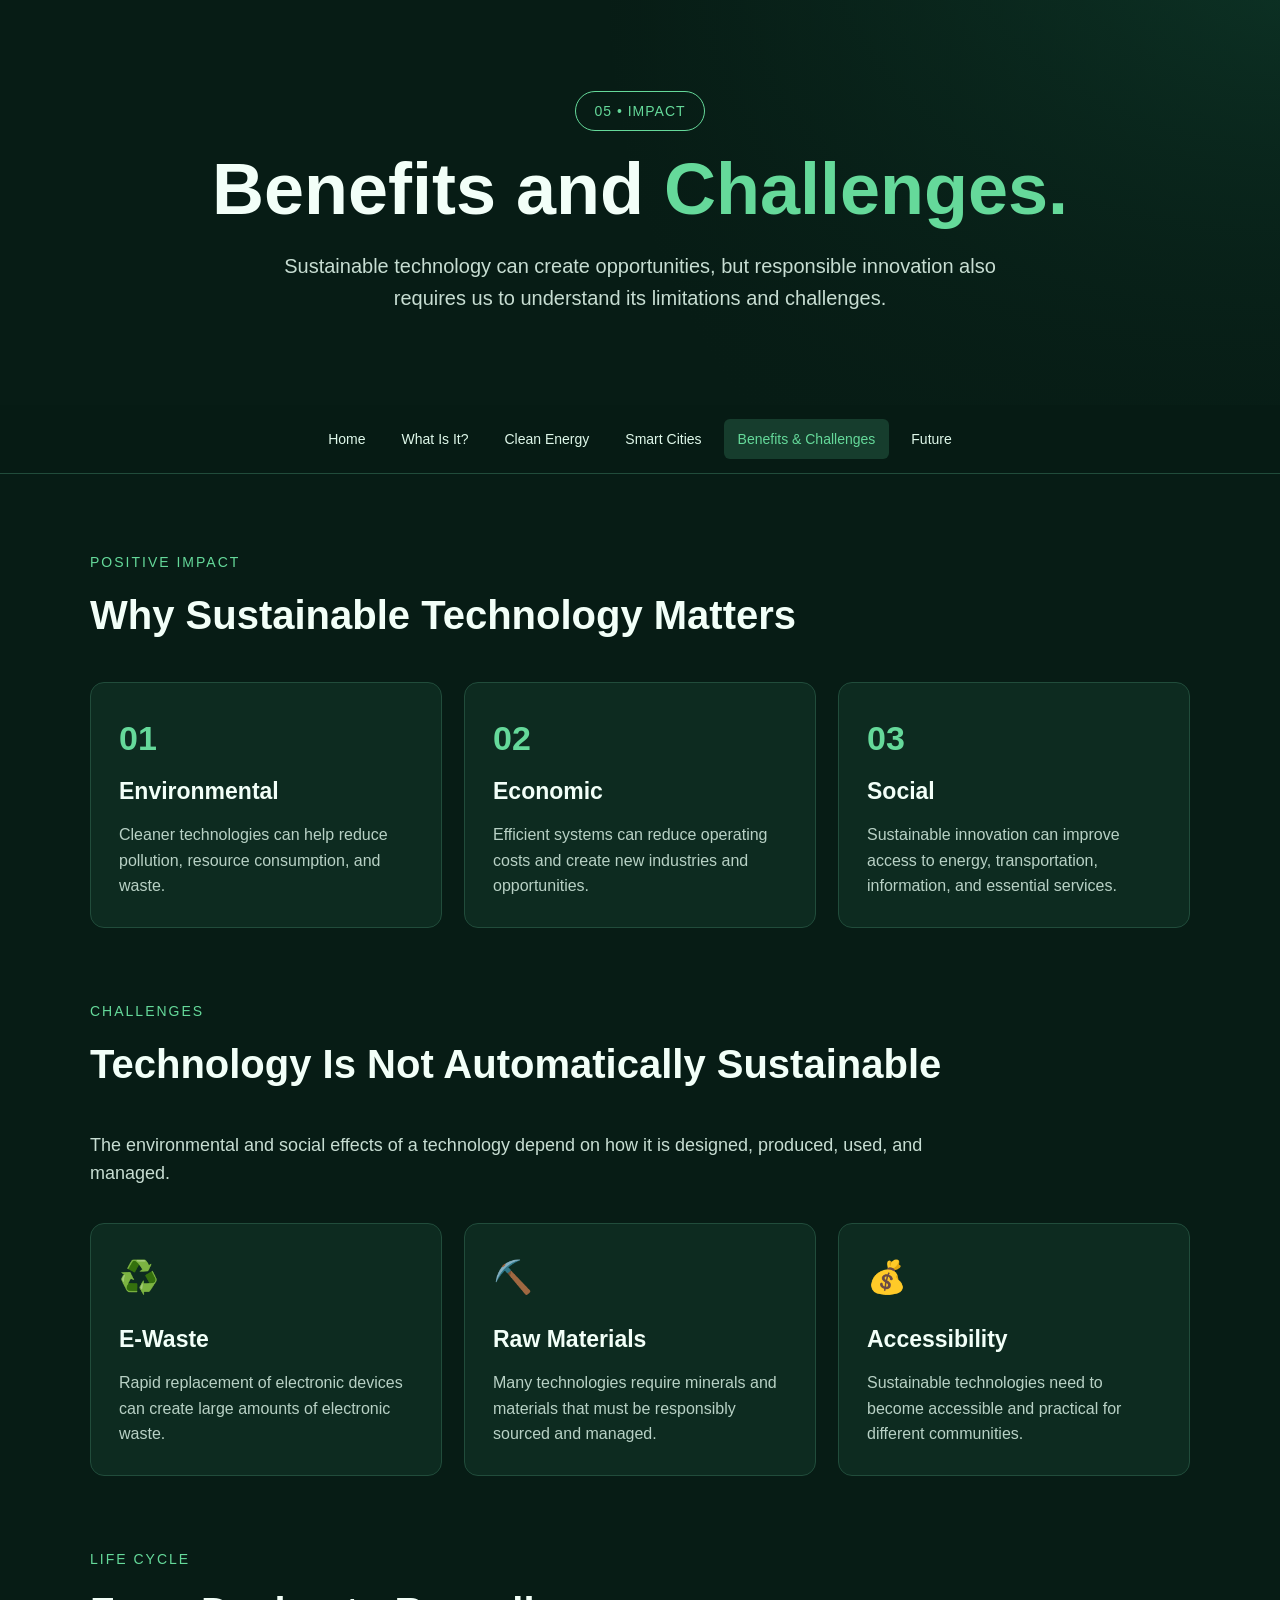
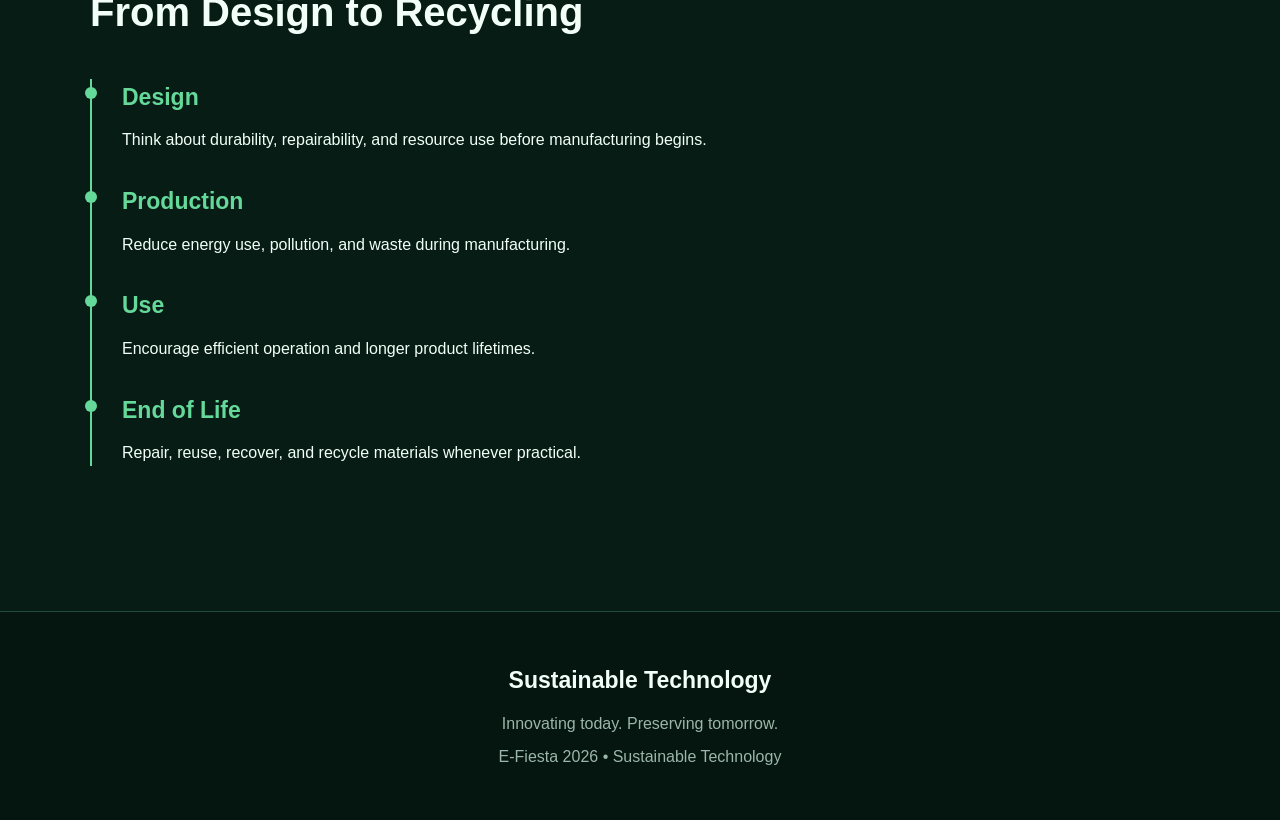
==== benefits.html @ 6165882f "Add files via upload" ====
<!DOCTYPE html>
<html lang="en">
<head>
    <meta charset="UTF-8">
    <meta name="viewport" content="width=device-width,initial-scale=1.0">
    <title>Benefits & Challenges | Sustainable Technology</title>
    <link rel="stylesheet" href="style.css">
</head>
<body>
    <header class="page-hero">
        <div class="hero">
            <div class="tag">05 • IMPACT</div>
            <h1>Benefits and <span>Challenges.</span></h1>
            <p>Sustainable technology can create opportunities, but responsible innovation also requires us to understand its limitations and challenges.</p>
        </div>
    </header>
    <nav>
        <a href="index.html">Home</a>
        <a href="what-is.html">What Is It?</a>
        <a href="clean-energy.html">Clean Energy</a>
        <a href="smart-cities.html">Smart Cities</a>
        <a class="active" href="benefits.html">Benefits & Challenges</a>
        <a href="future.html">Future</a>
    </nav>
    <main>
        <section>
            <div class="section-title"><span>Positive Impact</span>
                <h2>Why Sustainable Technology Matters</h2>
            </div>
            <div class="grid">
                <div class="card">
                    <div class="number">01</div>
                    <h3>Environmental</h3>
                    <p>Cleaner technologies can help reduce pollution, resource consumption, and waste.</p>
                </div>
                <div class="card">
                    <div class="number">02</div>
                    <h3>Economic</h3>
                    <p>Efficient systems can reduce operating costs and create new industries and opportunities.</p>
                </div>
                <div class="card">
                    <div class="number">03</div>
                    <h3>Social</h3>
                    <p>Sustainable innovation can improve access to energy, transportation, information, and essential services.</p>
                </div>
            </div>
        </section>
        <section>
            <div class="section-title"><span>Challenges</span>
                <h2>Technology Is Not Automatically Sustainable</h2>
            </div>
            <p class="intro">The environmental and social effects of a technology depend on how it is designed, produced, used, and managed.</p>
            <div class="grid">
                <div class="card">
                    <div class="icon">♻️</div>
                    <h3>E-Waste</h3>
                    <p>Rapid replacement of electronic devices can create large amounts of electronic waste.</p>
                </div>
                <div class="card">
                    <div class="icon">⛏️</div>
                    <h3>Raw Materials</h3>
                    <p>Many technologies require minerals and materials that must be responsibly sourced and managed.</p>
                </div>
                <div class="card">
                    <div class="icon">💰</div>
                    <h3>Accessibility</h3>
                    <p>Sustainable technologies need to become accessible and practical for different communities.</p>
                </div>
            </div>
        </section>
        <section>
            <div class="section-title"><span>Life Cycle</span>
                <h2>From Design to Recycling</h2>
            </div>
            <div class="timeline">
                <div class="timeline-item">
                    <h3>Design</h3>
                    <p>Think about durability, repairability, and resource use before manufacturing begins.</p>
                </div>
                <div class="timeline-item">
                    <h3>Production</h3>
                    <p>Reduce energy use, pollution, and waste during manufacturing.</p>
                </div>
                <div class="timeline-item">
                    <h3>Use</h3>
                    <p>Encourage efficient operation and longer product lifetimes.</p>
                </div>
                <div class="timeline-item">
                    <h3>End of Life</h3>
                    <p>Repair, reuse, recover, and recycle materials whenever practical.</p>
                </div>
            </div>
        </section>
    </main>
    <footer>
        <h3>Sustainable Technology</h3>
        <p>Innovating today. Preserving tomorrow.</p>
        <p>E-Fiesta 2026 • Sustainable Technology</p>
    </footer>
</body>
</html>
---- style.css ----
* {
    margin: 0;
    padding: 0;
    box-sizing: border-box
}

html {
    scroll-behavior: smooth
}

body {
    font-family: Arial, Helvetica, sans-serif;
    background: #071c15;
    color: #f2fff8;
    line-height: 1.6
}

header {
    min-height: 78vh;
    display: flex;
    align-items: center;
    justify-content: center;
    text-align: center;
    padding: 40px 20px;
    background: linear-gradient(rgba(7, 28, 21, .82), rgba(7, 28, 21, .95)), radial-gradient(circle at top right, #1b6b4d, transparent 45%)
}

.hero {
    max-width: 900px
}

.tag {
    display: inline-block;
    padding: 8px 18px;
    border: 1px solid #65d99a;
    border-radius: 30px;
    color: #65d99a;
    font-size: 14px;
    letter-spacing: 1px;
    margin-bottom: 22px
}

h1 {
    font-size: clamp(48px, 8vw, 92px);
    line-height: 1;
    margin-bottom: 25px
}

h1 span {
    color: #65d99a
}

.hero p {
    max-width: 700px;
    margin: auto;
    font-size: 20px;
    color: #c7ddd2
}

.button {
    display: inline-block;
    margin-top: 32px;
    padding: 14px 28px;
    background: #65d99a;
    color: #071c15;
    text-decoration: none;
    border-radius: 8px;
    font-weight: bold
}

nav {
    position: sticky;
    top: 0;
    z-index: 100;
    display: flex;
    justify-content: center;
    flex-wrap: wrap;
    gap: 8px;
    padding: 14px;
    background: rgba(7, 28, 21, .97);
    border-bottom: 1px solid #214c3b
}

nav a {
    color: #dff8ea;
    text-decoration: none;
    padding: 9px 14px;
    border-radius: 6px;
    font-size: 14px
}

nav a:hover,
nav a.active {
    background: #163d2d;
    color: #65d99a
}

main {
    max-width: 1150px;
    margin: auto;
    padding: 75px 25px
}

section {
    margin-bottom: 70px
}

.section-title {
    margin-bottom: 35px
}

.section-title span {
    color: #65d99a;
    font-size: 14px;
    text-transform: uppercase;
    letter-spacing: 2px
}

h2 {
    font-size: 40px;
    margin-top: 8px
}

h3 {
    font-size: 23px;
    margin-bottom: 12px
}

.intro {
    max-width: 850px;
    color: #c7ddd2;
    font-size: 18px
}

.grid {
    display: grid;
    grid-template-columns: repeat(3, 1fr);
    gap: 22px;
    margin-top: 35px
}

.card {
    background: #0d2b20;
    border: 1px solid #214c3b;
    border-radius: 14px;
    padding: 28px;
    transition: transform .2s, border-color .2s
}

.card:hover {
    transform: translateY(-5px);
    border-color: #65d99a
}

.icon {
    font-size: 32px;
    margin-bottom: 18px
}

.card p {
    color: #b8d1c5
}

.number {
    color: #65d99a;
    font-size: 34px;
    font-weight: bold;
    margin-bottom: 8px
}

.feature {
    display: grid;
    grid-template-columns: 1fr 1fr;
    gap: 35px;
    align-items: center;
    margin-top: 40px
}

.feature-box {
    padding: 35px;
    border-radius: 16px;
    background: linear-gradient(135deg, #123b2b, #0b251c);
    border: 1px solid #285741
}

.feature-box ul {
    list-style: none;
    margin-top: 20px
}

.feature-box li {
    padding: 10px 0;
    border-bottom: 1px solid #244837
}

.feature-box li:last-child {
    border-bottom: none
}

.feature-box li::before {
    content: "✓";
    color: #65d99a;
    font-weight: bold;
    margin-right: 10px
}

.quote {
    margin: 40px 0;
    padding: 30px;
    border-left: 4px solid #65d99a;
    background: #0d2b20;
    font-size: 22px;
    color: #d9f3e5
}

.stats {
    display: grid;
    grid-template-columns: repeat(4, 1fr);
    gap: 15px;
    margin-top: 35px
}

.stat {
    text-align: center;
    padding: 25px 15px;
    background: #0d2b20;
    border-radius: 12px;
    border: 1px solid #214c3b
}

.stat strong {
    display: block;
    font-size: 30px;
    color: #65d99a
}

.stat small {
    color: #9bb7aa
}

.timeline {
    margin-top: 35px;
    border-left: 2px solid #65d99a;
    padding-left: 30px
}

.timeline-item {
    margin-bottom: 30px;
    position: relative
}

.timeline-item::before {
    content: "";
    position: absolute;
    width: 12px;
    height: 12px;
    background: #65d99a;
    border-radius: 50%;
    left: -37px;
    top: 8px
}

.timeline-item h3 {
    color: #65d99a
}

.link-box {
    margin-top: 40px;
    padding: 28px;
    text-align: center;
    border-radius: 14px;
    background: #123b2b;
    border: 1px solid #285741
}

.link-box a {
    color: #65d99a;
    font-weight: bold
}

footer {
    text-align: center;
    padding: 50px 20px;
    border-top: 1px solid #214c3b;
    background: #05150f
}

footer p {
    color: #9bb7aa;
    margin-top: 8px
}

.page-hero {
    min-height: 45vh;
    background: linear-gradient(rgba(7, 28, 21, .75), rgba(7, 28, 21, .96)), radial-gradient(circle at top right, #1b6b4d, transparent 50%)
}

.page-hero h1 {
    font-size: clamp(42px, 7vw, 72px)
}

.page-hero p {
    max-width: 750px
}

.highlight {
    color: #65d99a;
    font-weight: bold
}

@media(max-width:800px) {
    .grid {
        grid-template-columns: 1fr 1fr
    }

    .feature {
        grid-template-columns: 1fr
    }

    .stats {
        grid-template-columns: 1fr 1fr
    }
}

@media(max-width:550px) {
    nav {
        justify-content: flex-start;
        overflow-x: auto
    }

    .grid {
        grid-template-columns: 1fr
    }

    h2 {
        font-size: 32px
    }

    .stats {
        grid-template-columns: 1fr
    }

    main {
        padding: 55px 18px
    }
}
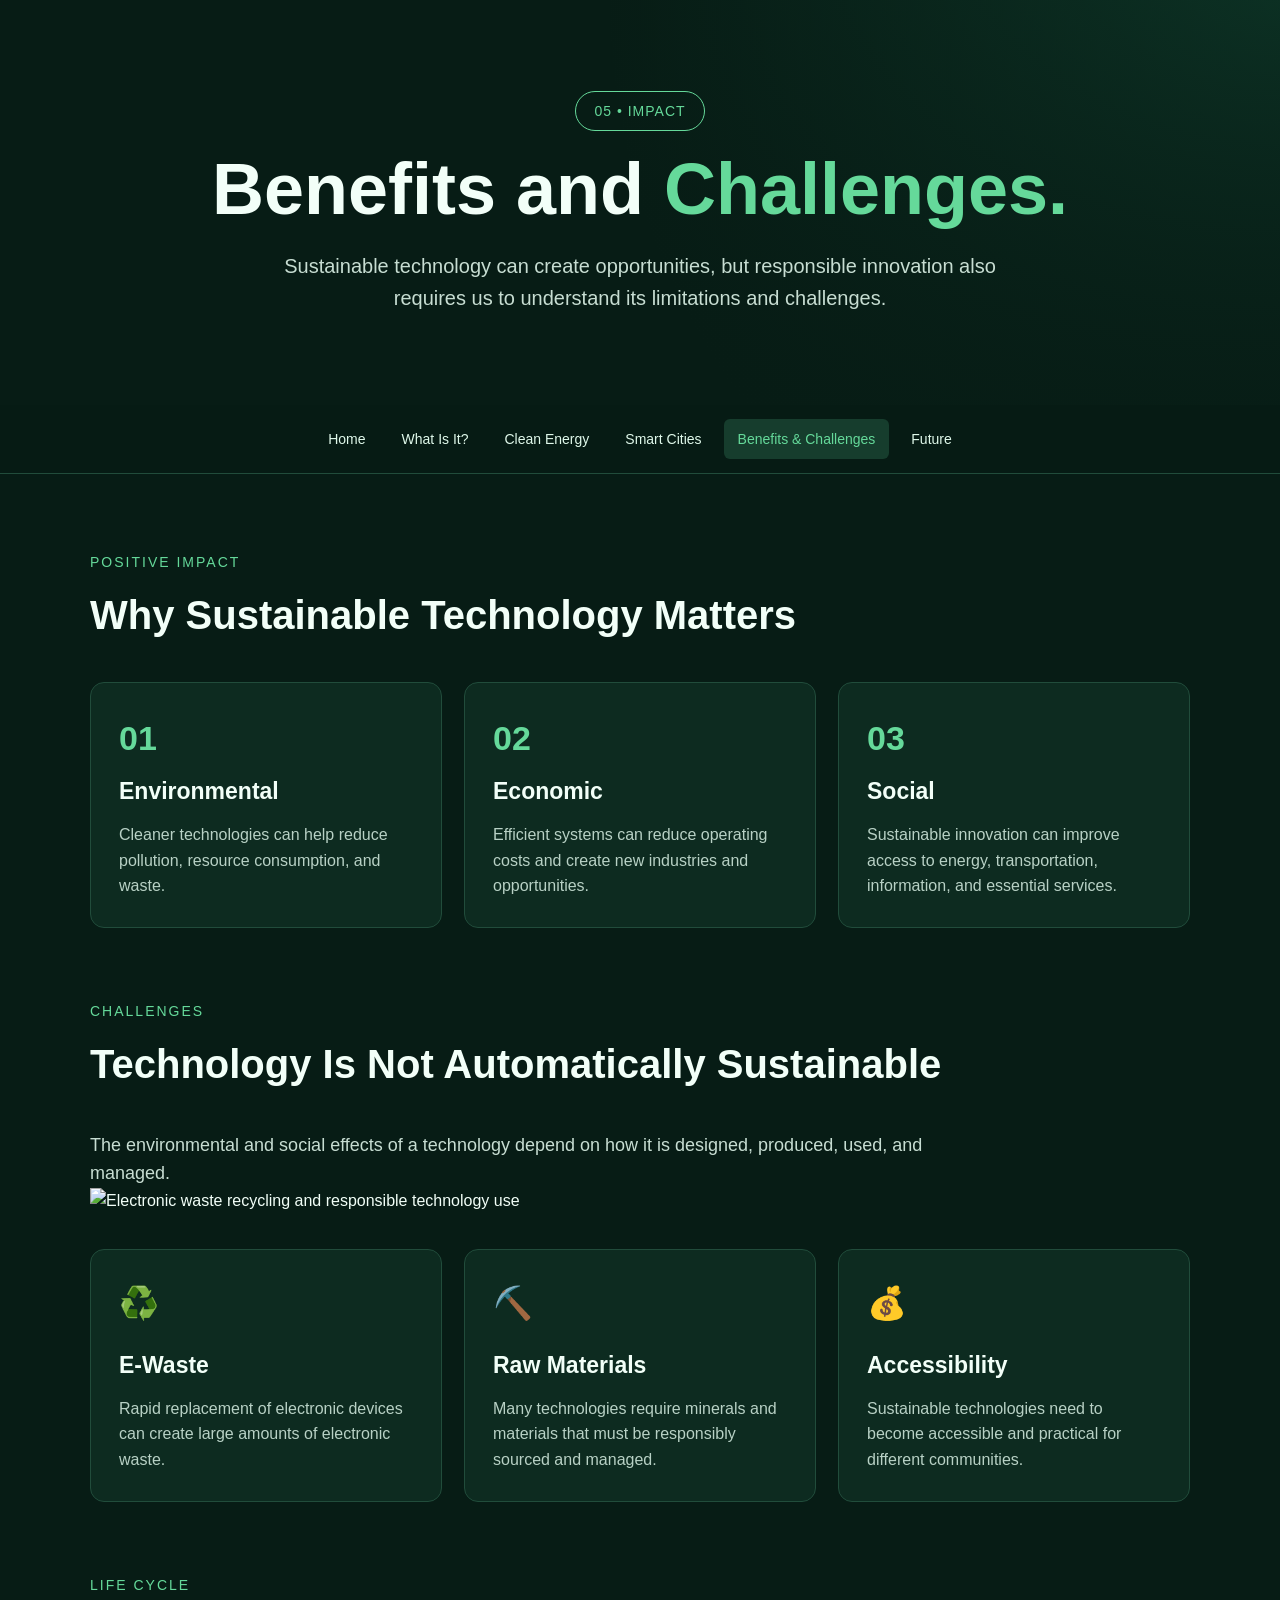
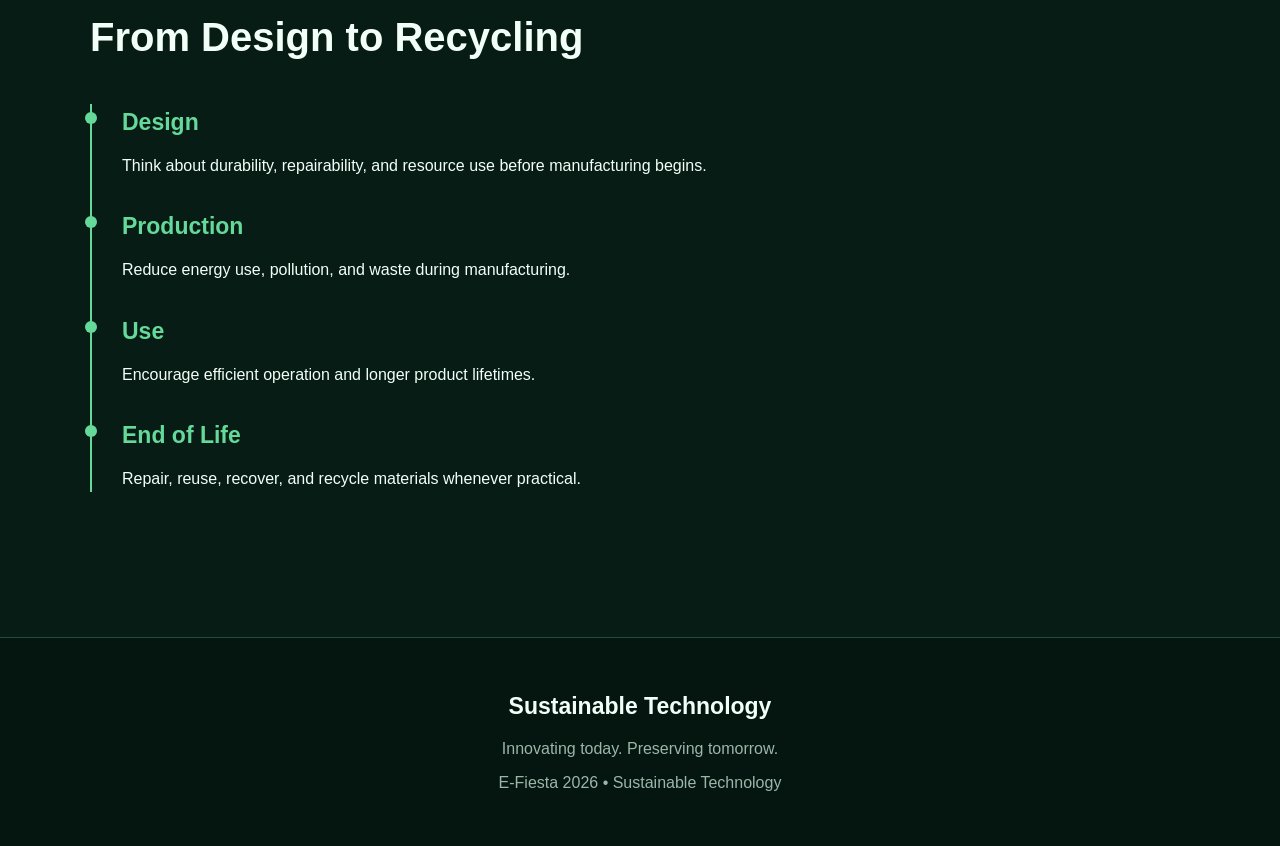
==== commit 4412673f: "Update benefits.html" ====
--- a/benefits.html
+++ b/benefits.html
@@ -1,4 +1,4 @@
-                            <!DOCTYPE html>
+<!DOCTYPE html>
 <html lang="en">
 <head>
     <meta charset="UTF-8">
@@ -50,6 +50,7 @@
                 <h2>Technology Is Not Automatically Sustainable</h2>
             </div>
             <p class="intro">The environmental and social effects of a technology depend on how it is designed, produced, used, and managed.</p>
+            <img class="topic-image" src="images/recycling.jpeg" alt="Electronic waste recycling and responsible technology use">
             <div class="grid">
                 <div class="card">
                     <div class="icon">♻️</div>
@@ -98,4 +99,4 @@
         <p>E-Fiesta 2026 • Sustainable Technology</p>
     </footer>
 </body>
-</html>+</html>
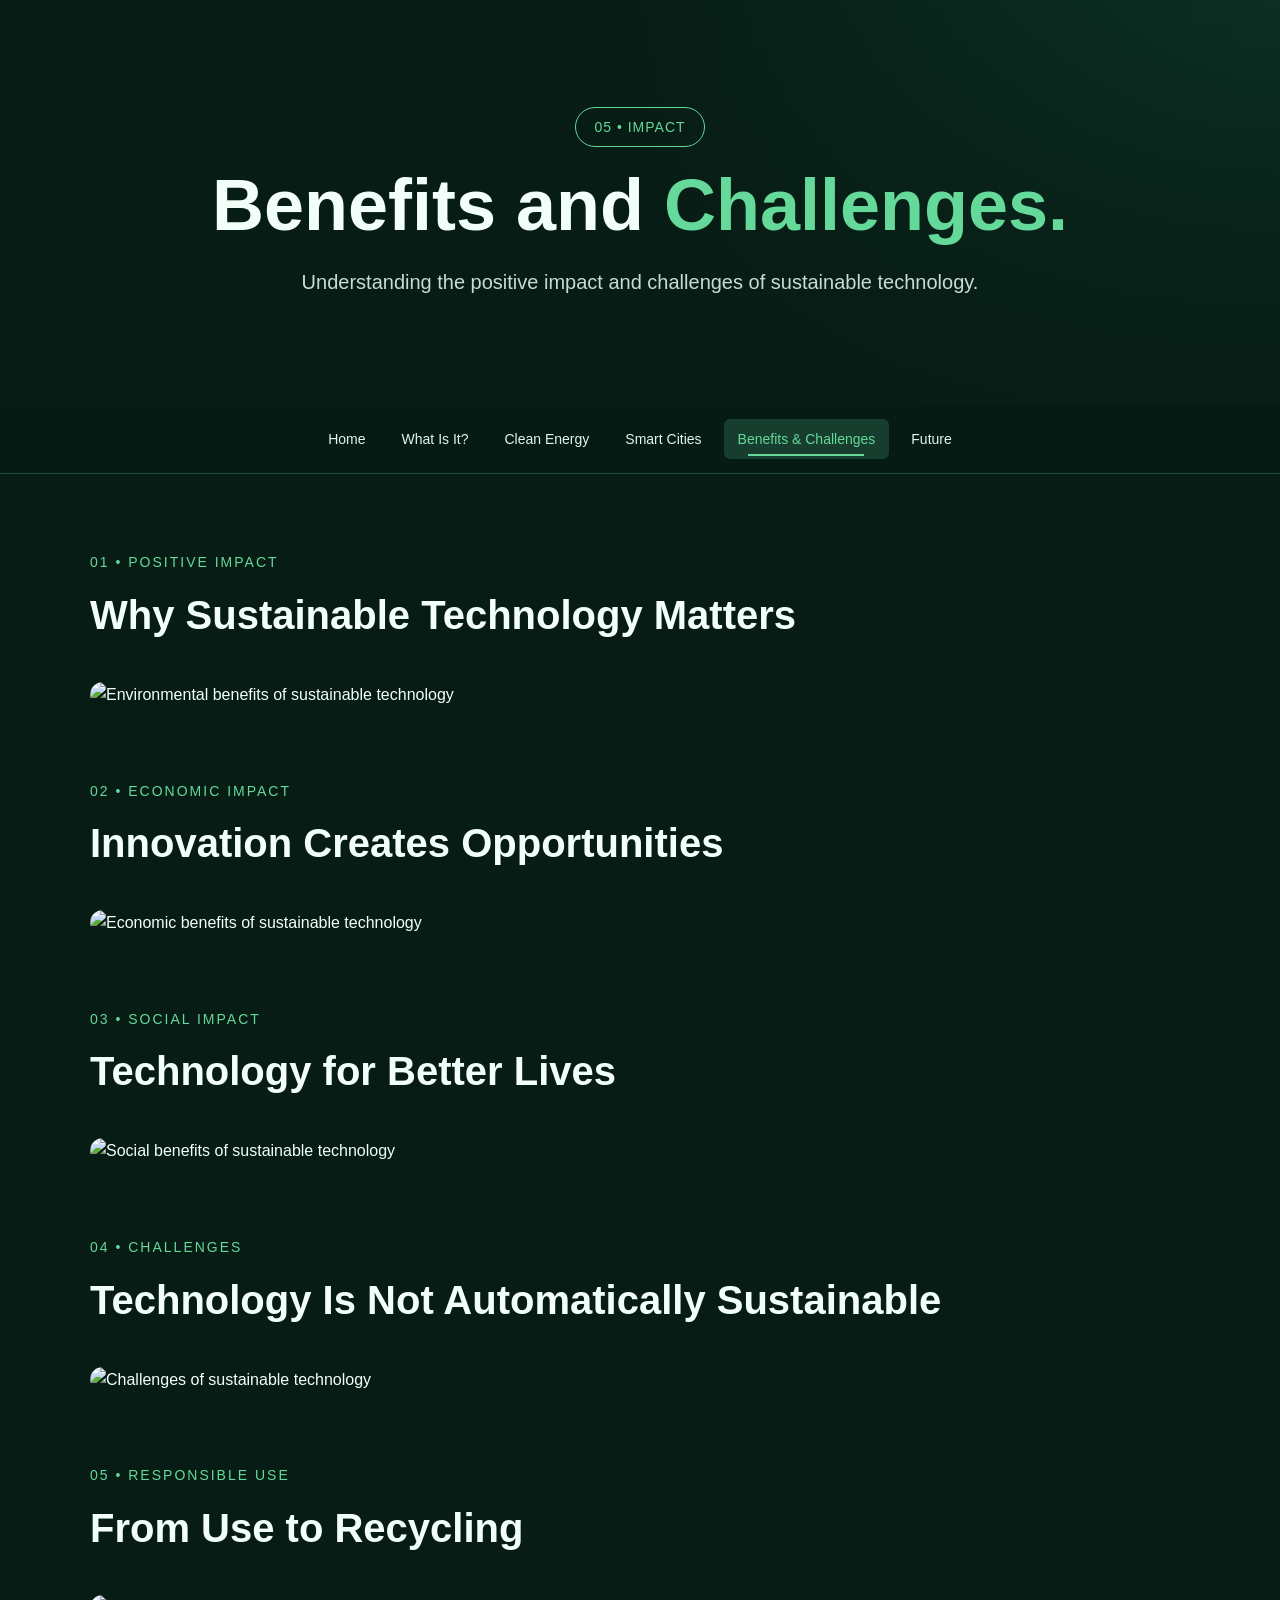
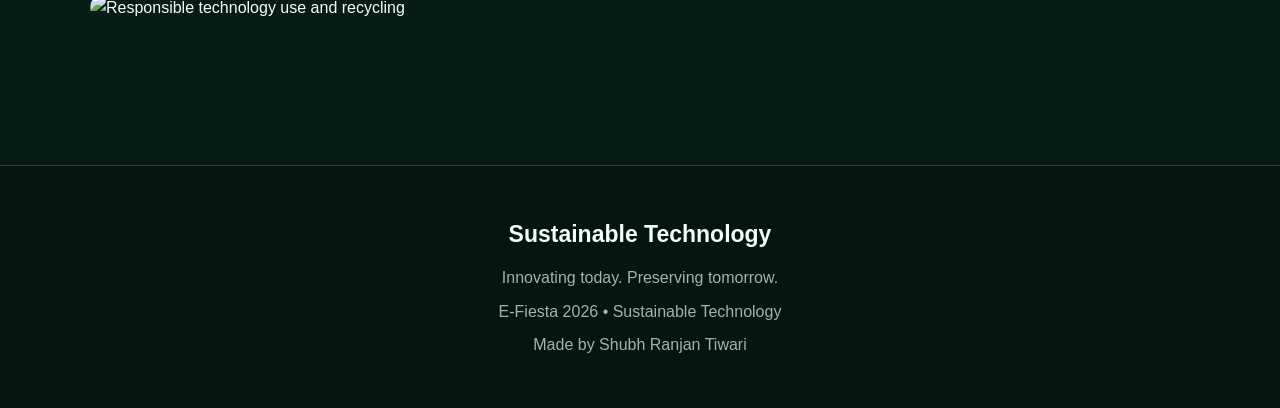
==== commit cfcd2bee: "Update benefits.html" ====
--- a/benefits.html
+++ b/benefits.html
@@ -11,7 +11,7 @@
         <div class="hero">
             <div class="tag">05 • IMPACT</div>
             <h1>Benefits and <span>Challenges.</span></h1>
-            <p>Sustainable technology can create opportunities, but responsible innovation also requires us to understand its limitations and challenges.</p>
+            <p>Understanding the positive impact and challenges of sustainable technology.</p>
         </div>
     </header>
     <nav>
@@ -24,79 +24,47 @@
     </nav>
     <main>
         <section>
-            <div class="section-title"><span>Positive Impact</span>
+            <div class="section-title">
+                <span>01 • Positive Impact</span>
                 <h2>Why Sustainable Technology Matters</h2>
             </div>
-            <div class="grid">
-                <div class="card">
-                    <div class="number">01</div>
-                    <h3>Environmental</h3>
-                    <p>Cleaner technologies can help reduce pollution, resource consumption, and waste.</p>
-                </div>
-                <div class="card">
-                    <div class="number">02</div>
-                    <h3>Economic</h3>
-                    <p>Efficient systems can reduce operating costs and create new industries and opportunities.</p>
-                </div>
-                <div class="card">
-                    <div class="number">03</div>
-                    <h3>Social</h3>
-                    <p>Sustainable innovation can improve access to energy, transportation, information, and essential services.</p>
-                </div>
-            </div>
+            <img class="topic-image" src="images/benefits/17.jpeg"
+                alt="Environmental benefits of sustainable technology">
         </section>
         <section>
-            <div class="section-title"><span>Challenges</span>
+            <div class="section-title">
+                <span>02 • Economic Impact</span>
+                <h2>Innovation Creates Opportunities</h2>
+            </div>
+            <img class="topic-image" src="images/benefits/18.jpeg" alt="Economic benefits of sustainable technology">
+        </section>
+        <section>
+            <div class="section-title">
+                <span>03 • Social Impact</span>
+                <h2>Technology for Better Lives</h2>
+            </div>
+            <img class="topic-image" src="images/benefits/19.jpeg" alt="Social benefits of sustainable technology">
+        </section>
+        <section>
+            <div class="section-title">
+                <span>04 • Challenges</span>
                 <h2>Technology Is Not Automatically Sustainable</h2>
             </div>
-            <p class="intro">The environmental and social effects of a technology depend on how it is designed, produced, used, and managed.</p>
-            <img class="topic-image" src="images/recycling.jpeg" alt="Electronic waste recycling and responsible technology use">
-            <div class="grid">
-                <div class="card">
-                    <div class="icon">♻️</div>
-                    <h3>E-Waste</h3>
-                    <p>Rapid replacement of electronic devices can create large amounts of electronic waste.</p>
-                </div>
-                <div class="card">
-                    <div class="icon">⛏️</div>
-                    <h3>Raw Materials</h3>
-                    <p>Many technologies require minerals and materials that must be responsibly sourced and managed.</p>
-                </div>
-                <div class="card">
-                    <div class="icon">💰</div>
-                    <h3>Accessibility</h3>
-                    <p>Sustainable technologies need to become accessible and practical for different communities.</p>
-                </div>
-            </div>
+            <img class="topic-image" src="images/benefits/20.jpeg" alt="Challenges of sustainable technology">
         </section>
         <section>
-            <div class="section-title"><span>Life Cycle</span>
-                <h2>From Design to Recycling</h2>
+            <div class="section-title">
+                <span>05 • Responsible Use</span>
+                <h2>From Use to Recycling</h2>
             </div>
-            <div class="timeline">
-                <div class="timeline-item">
-                    <h3>Design</h3>
-                    <p>Think about durability, repairability, and resource use before manufacturing begins.</p>
-                </div>
-                <div class="timeline-item">
-                    <h3>Production</h3>
-                    <p>Reduce energy use, pollution, and waste during manufacturing.</p>
-                </div>
-                <div class="timeline-item">
-                    <h3>Use</h3>
-                    <p>Encourage efficient operation and longer product lifetimes.</p>
-                </div>
-                <div class="timeline-item">
-                    <h3>End of Life</h3>
-                    <p>Repair, reuse, recover, and recycle materials whenever practical.</p>
-                </div>
-            </div>
+            <img class="topic-image" src="images/benefits/21.jpeg" alt="Responsible technology use and recycling">
         </section>
     </main>
     <footer>
         <h3>Sustainable Technology</h3>
         <p>Innovating today. Preserving tomorrow.</p>
         <p>E-Fiesta 2026 • Sustainable Technology</p>
+        <p>Made by Shubh Ranjan Tiwari</p>
     </footer>
 </body>
 </html>
--- a/style.css
+++ b/style.css
@@ -82,11 +82,25 @@
 }
 
 nav a {
+    position: relative;
     color: #dff8ea;
     text-decoration: none;
     padding: 9px 14px;
     border-radius: 6px;
-    font-size: 14px
+    font-size: 14px;
+    transition: color .25s ease
+}
+
+nav a::after {
+    content: "";
+    position: absolute;
+    left: 50%;
+    bottom: 3px;
+    width: 0;
+    height: 2px;
+    background: #65d99a;
+    transform: translateX(-50%);
+    transition: width .25s ease
 }
 
 nav a:hover,
@@ -95,6 +109,11 @@
     color: #65d99a
 }
 
+nav a:hover::after,
+nav a.active::after {
+    width: 70%
+}
+
 main {
     max-width: 1150px;
     margin: auto;
@@ -102,7 +121,8 @@
 }
 
 section {
-    margin-bottom: 70px
+    margin-bottom: 70px;
+    animation: fadeUp .7s ease both
 }
 
 .section-title {
@@ -132,6 +152,14 @@
     font-size: 18px
 }
 
+.topic-image {
+    width: 100%;
+    height: auto;
+    border-radius: 16px;
+    margin-top: 30px;
+    display: block
+}
+
 .grid {
     display: grid;
     grid-template-columns: repeat(3, 1fr);
@@ -144,12 +172,13 @@
     border: 1px solid #214c3b;
     border-radius: 14px;
     padding: 28px;
-    transition: transform .2s, border-color .2s
+    transition: transform .25s, border-color .25s, box-shadow .25s
 }
 
 .card:hover {
-    transform: translateY(-5px);
-    border-color: #65d99a
+    transform: translateY(-6px) scale(1.02);
+    border-color: #65d99a;
+    box-shadow: 0 10px 25px rgba(0,0,0,.25)
 }
 
 .icon {
@@ -158,7 +187,7 @@
 }
 
 .card p {
-    color: #b8d1c5
+    color: #e0eee7
 }
 
 .number {
@@ -264,6 +293,16 @@
     color: #65d99a
 }
 
+.wiki-link {
+    color: #4da6ff;
+    font-weight: bold;
+    text-decoration: underline
+}
+
+.wiki-link:hover {
+    color: #8bc7ff
+}
+
 .link-box {
     margin-top: 40px;
     padding: 28px;
@@ -274,8 +313,13 @@
 }
 
 .link-box a {
-    color: #65d99a;
-    font-weight: bold
+    color: #4da6ff;
+    font-weight: bold;
+    text-decoration: underline
+}
+
+.link-box a:hover {
+    color: #8bc7ff
 }
 
 footer {
@@ -343,4 +387,42 @@
     main {
         padding: 55px 18px
     }
-}+}
+
+@keyframes fadeUp {
+    from {
+        opacity: 0;
+        transform: translateY(20px)
+    }
+    to {
+        opacity: 1;
+        transform: translateY(0)
+    }
+}
+
+@keyframes heroReveal {
+    from {
+        opacity: 0;
+        transform: translateY(25px)
+    }
+    to {
+        opacity: 1;
+        transform: translateY(0)
+    }
+}
+
+.hero .tag {
+    animation: heroReveal .6s ease both
+}
+
+.hero h1 {
+    animation: heroReveal .7s ease .1s both
+}
+
+.hero p {
+    animation: heroReveal .7s ease .2s both
+}
+
+.hero .button {
+    animation: heroReveal .7s ease .3s both
+}
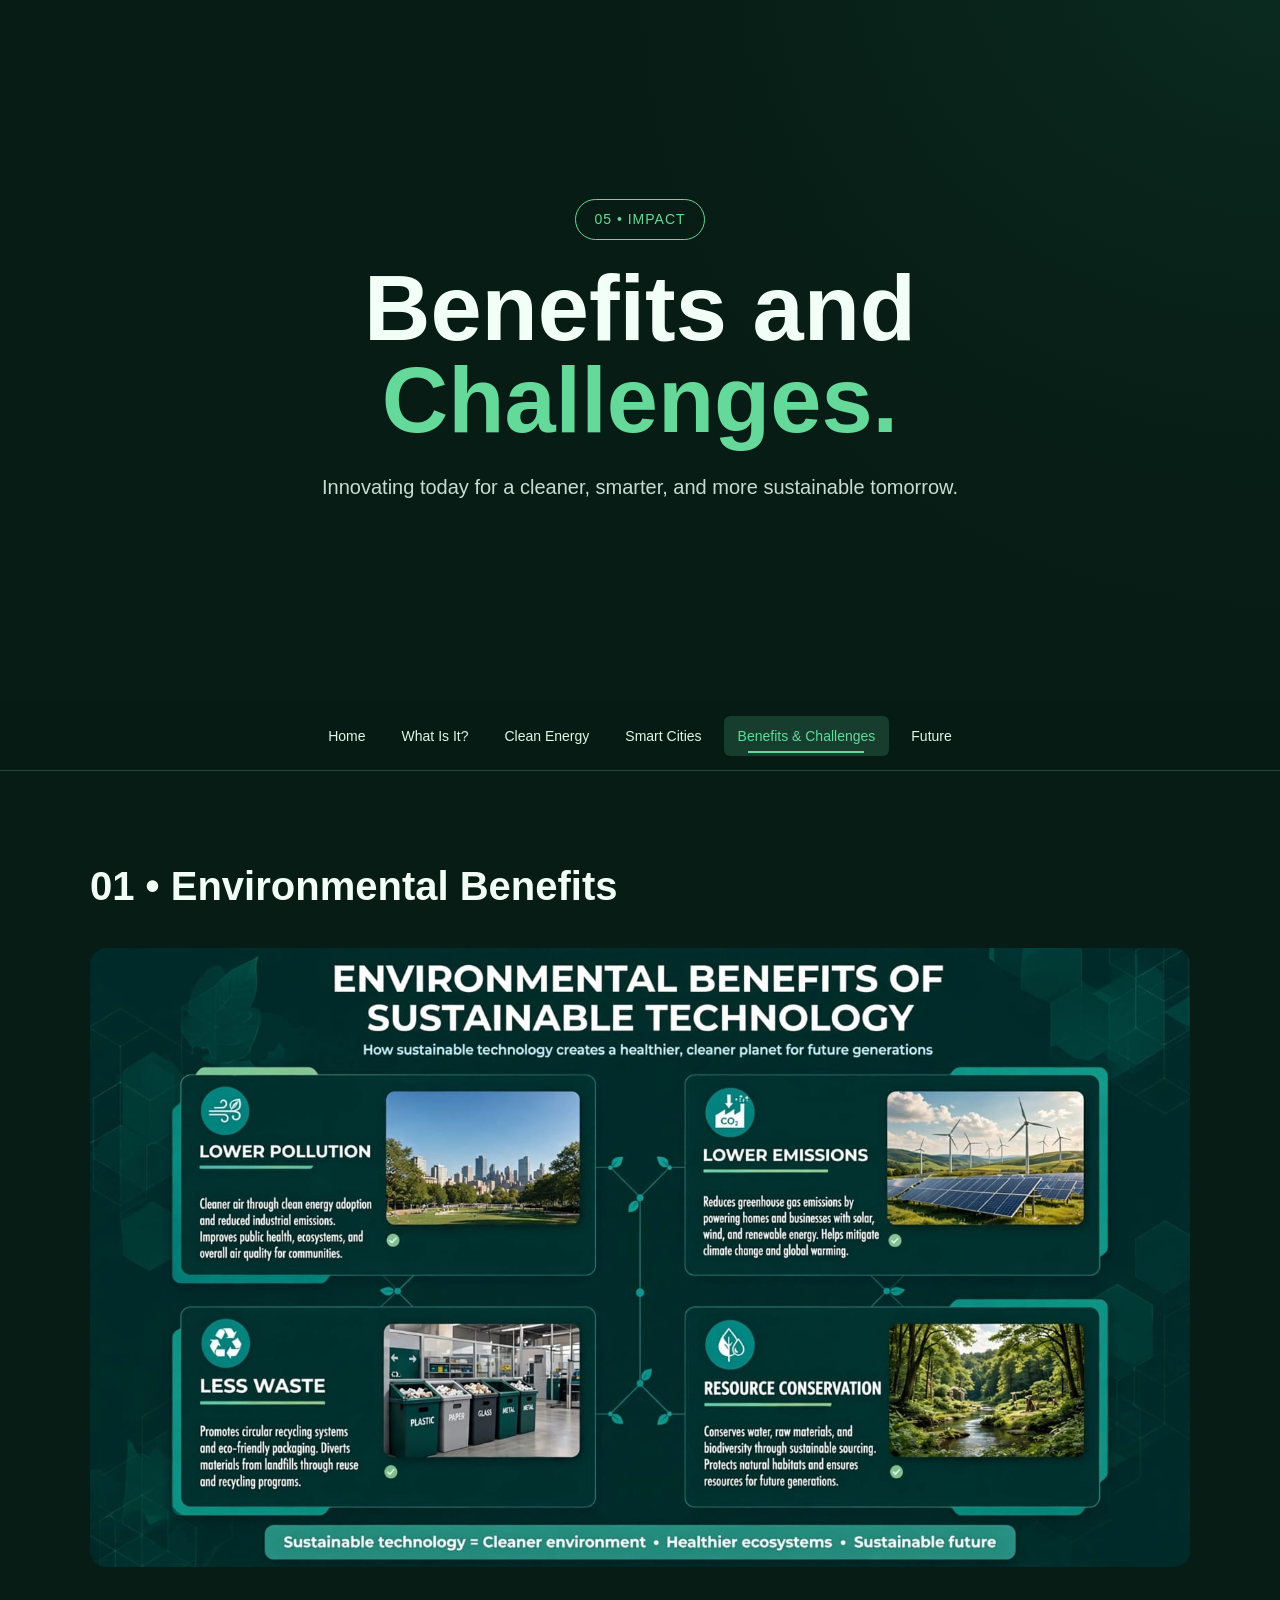
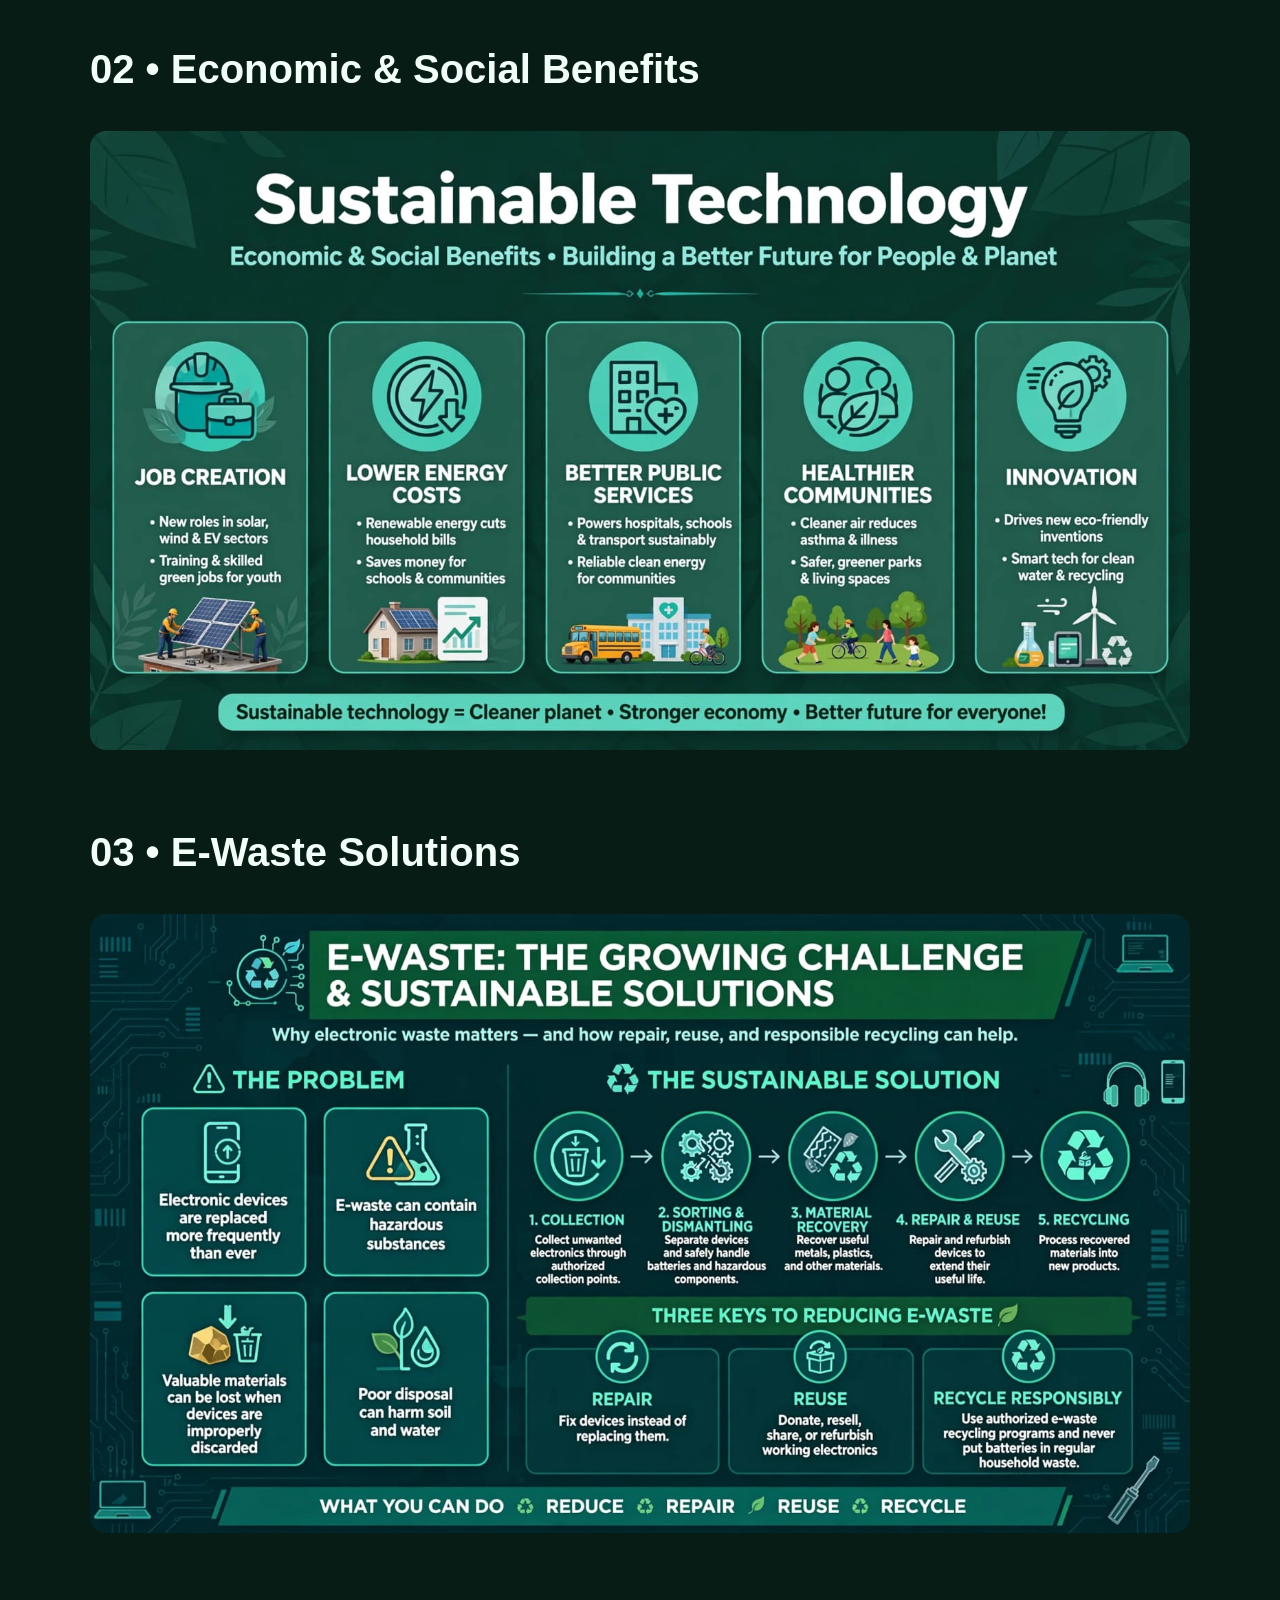
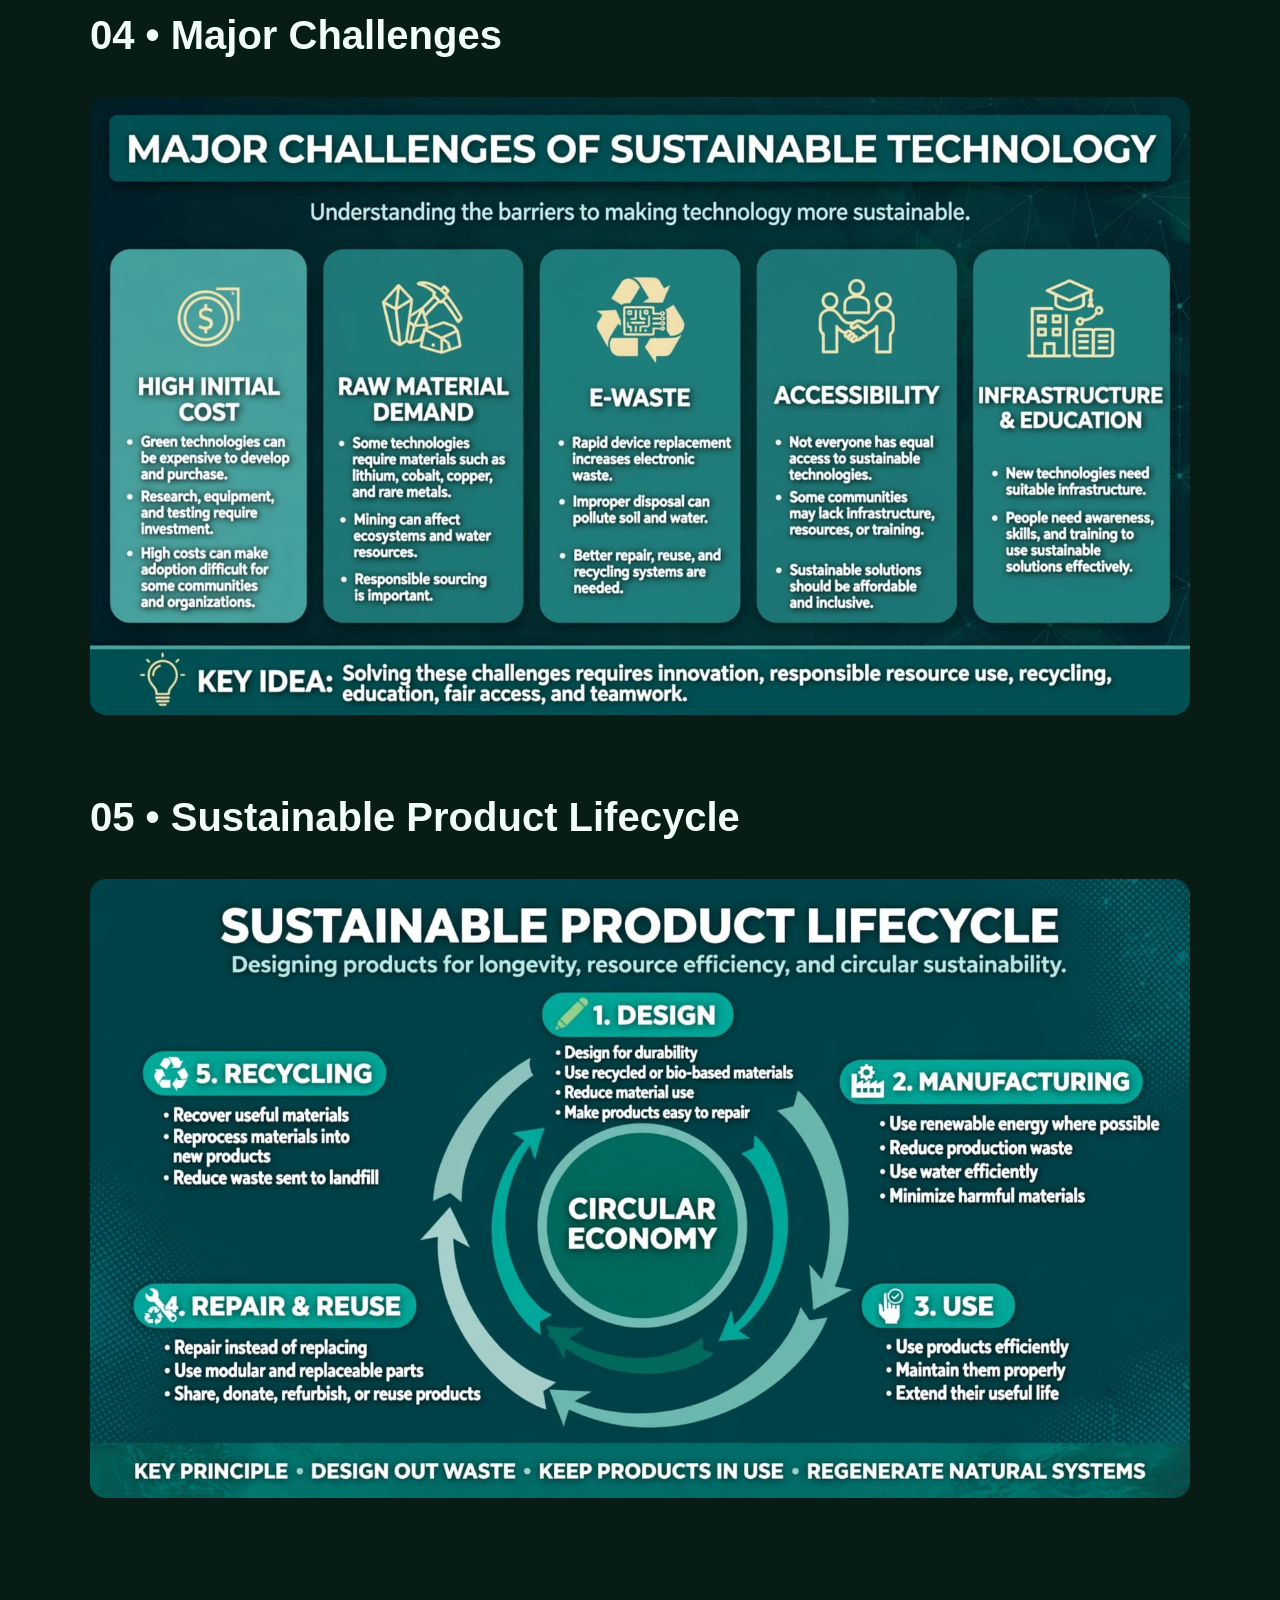
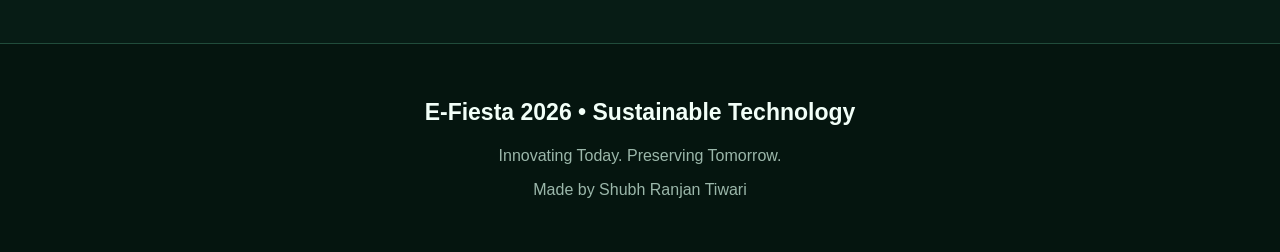
==== commit 08321b32: "Update benefits.html" ====
--- a/benefits.html
+++ b/benefits.html
@@ -1,70 +1,53 @@
 <!DOCTYPE html>
 <html lang="en">
-<head>
-    <meta charset="UTF-8">
-    <meta name="viewport" content="width=device-width,initial-scale=1.0">
-    <title>Benefits & Challenges | Sustainable Technology</title>
-    <link rel="stylesheet" href="style.css">
-</head>
-<body>
-    <header class="page-hero">
-        <div class="hero">
-            <div class="tag">05 • IMPACT</div>
-            <h1>Benefits and <span>Challenges.</span></h1>
-            <p>Understanding the positive impact and challenges of sustainable technology.</p>
-        </div>
-    </header>
-    <nav>
-        <a href="index.html">Home</a>
-        <a href="what-is.html">What Is It?</a>
-        <a href="clean-energy.html">Clean Energy</a>
-        <a href="smart-cities.html">Smart Cities</a>
-        <a class="active" href="benefits.html">Benefits & Challenges</a>
-        <a href="future.html">Future</a>
-    </nav>
-    <main>
-        <section>
-            <div class="section-title">
-                <span>01 • Positive Impact</span>
-                <h2>Why Sustainable Technology Matters</h2>
-            </div>
-            <img class="topic-image" src="images/benefits/17.jpeg"
-                alt="Environmental benefits of sustainable technology">
-        </section>
-        <section>
-            <div class="section-title">
-                <span>02 • Economic Impact</span>
-                <h2>Innovation Creates Opportunities</h2>
-            </div>
-            <img class="topic-image" src="images/benefits/18.jpeg" alt="Economic benefits of sustainable technology">
-        </section>
-        <section>
-            <div class="section-title">
-                <span>03 • Social Impact</span>
-                <h2>Technology for Better Lives</h2>
-            </div>
-            <img class="topic-image" src="images/benefits/19.jpeg" alt="Social benefits of sustainable technology">
-        </section>
-        <section>
-            <div class="section-title">
-                <span>04 • Challenges</span>
-                <h2>Technology Is Not Automatically Sustainable</h2>
-            </div>
-            <img class="topic-image" src="images/benefits/20.jpeg" alt="Challenges of sustainable technology">
-        </section>
-        <section>
-            <div class="section-title">
-                <span>05 • Responsible Use</span>
-                <h2>From Use to Recycling</h2>
-            </div>
-            <img class="topic-image" src="images/benefits/21.jpeg" alt="Responsible technology use and recycling">
-        </section>
-    </main>
-    <footer>
-        <h3>Sustainable Technology</h3>
-        <p>Innovating today. Preserving tomorrow.</p>
-        <p>E-Fiesta 2026 • Sustainable Technology</p>
-        <p>Made by Shubh Ranjan Tiwari</p>
-    </footer>
-</body>
+	<head>
+		<meta charset="UTF-8">
+		<meta name="viewport" content="width=device-width,initial-scale=1.0">
+		<title>Benefits & Challenges | Sustainable Technology</title>
+		<link rel="stylesheet" href="style.css">
+	</head>
+	<body>
+		<header>
+			<div class="hero">
+				<div class="tag">05 • IMPACT</div>
+				<h1>Benefits and <span>Challenges.</span></h1>
+				<p>Innovating today for a cleaner, smarter, and more sustainable tomorrow.</p>
+			</div>
+		</header>
+		<nav>
+			<a href="home.html">Home</a>
+			<a href="what-is.html">What Is It?</a>
+			<a href="clean-energy.html">Clean Energy</a>
+			<a href="smart-cities.html">Smart Cities</a>
+			<a class="active" href="benefits.html">Benefits & Challenges</a>
+			<a href="future.html">Future</a>
+		</nav>
+		<main>
+			<section>
+				<h2>01 • Environmental Benefits</h2>
+				<img class="topic-image" src="images/benefits/17.jpeg">
+			</section>
+			<section>
+				<h2>02 • Economic & Social Benefits</h2>
+				<img class="topic-image" src="images/benefits/18.jpeg">
+			</section>
+			<section>
+				<h2>03 • E-Waste Solutions</h2>
+				<img class="topic-image" src="images/benefits/19.jpeg">
+			</section>
+			<section>
+				<h2>04 • Major Challenges</h2>
+				<img class="topic-image" src="images/benefits/20.jpeg">
+			</section>
+			<section>
+				<h2>05 • Sustainable Product Lifecycle</h2>
+				<img class="topic-image" src="images/benefits/21.jpeg">
+			</section>
+		</main>
+		<footer>
+			<h3>E-Fiesta 2026 • Sustainable Technology</h3>
+			<p>Innovating Today. Preserving Tomorrow.</p>
+			<p>Made by Shubh Ranjan Tiwari</p>
+		</footer>
+	</body>
 </html>
